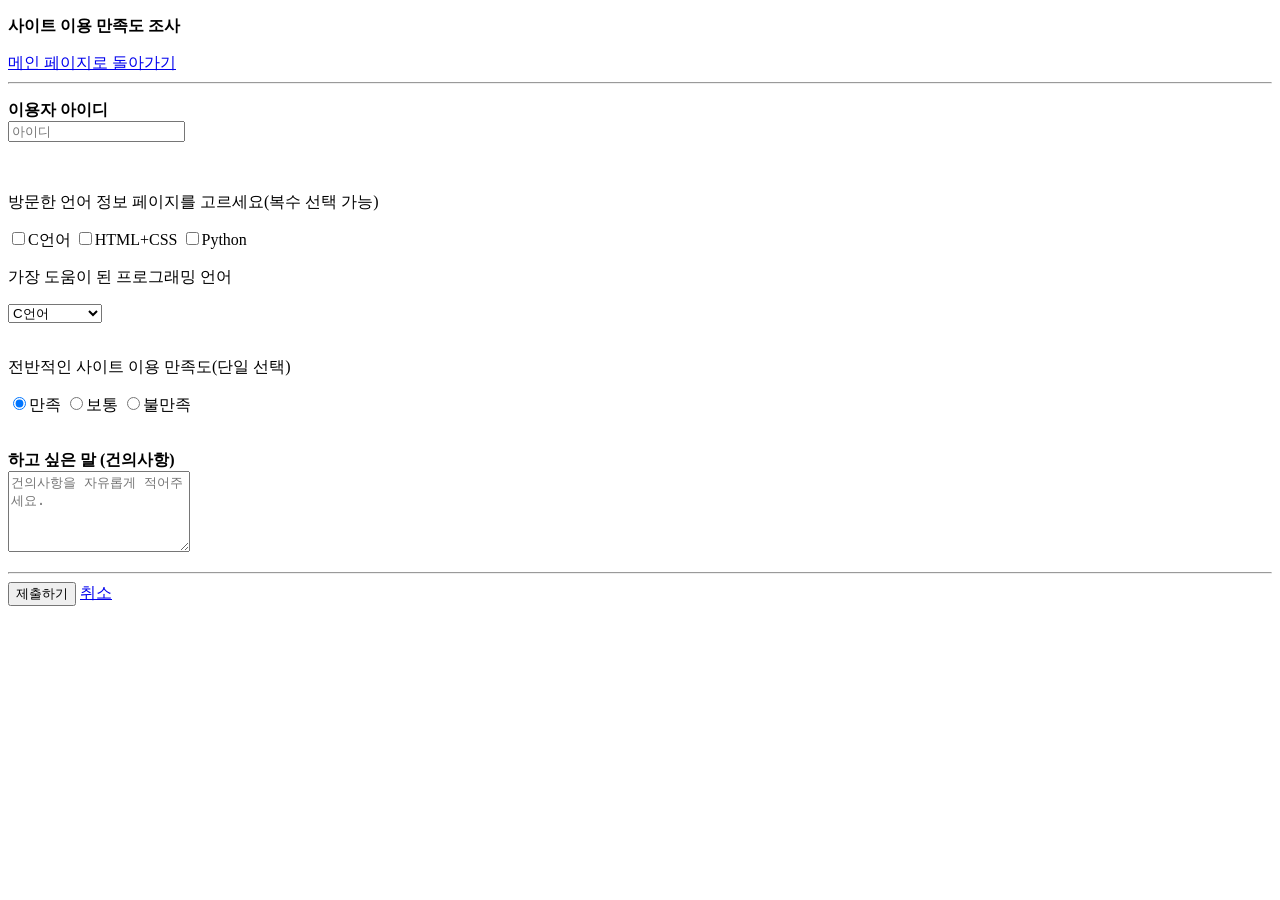
==== form.html @ 752f1bba "test" ====
<!DOCTYPE html>
<html lang="ko">
<head>
    <meta charset="UTF-8">
    <title>사이트 이용 만족도 조사</title>
    <link rel="stylesheet" href="./css/formpage.css">
</head>
<body>
    
    <div class="header-nav">
        <p class="logo"><b>사이트 이용 만족도 조사</b></p>
        <a href="./index.html" class="back-link">메인 페이지로 돌아가기</a>
    </div>

    <hr>
    
    <form action="./index.html">
        
        <p><b>이용자 아이디</b><br>
        <input type="text" placeholder="아이디"></p><br>

        <p>방문한 언어 정보 페이지를 고르세요(복수 선택 가능)</p>
        <label><input type="checkbox" name="visited" value="1">C언어</label>
        <label><input type="checkbox" name="visited" value="2">HTML+CSS</label>
        <label><input type="checkbox" name="visited" value="3">Python</label>

        <p>가장 도움이 된 프로그래밍 언어</p>
        <select>
            <option value="c">C언어</option>
            <option value="html">HTML+CSS</option>
            <option value="python">Python</option>
        </select>
        <br><br>

        <p>전반적인 사이트 이용 만족도(단일 선택)</p>
        <label><input type="radio" name="satisfaction" value="good" checked>만족</label>
        <label><input type="radio" name="satisfaction" value="normal">보통</label>
        <label><input type="radio" name="satisfaction" value="bad">불만족</label>
        <br><br>

        <p><b>하고 싶은 말 (건의사항)</b><br>
        <textarea rows="5" name="message" placeholder="건의사항을 자유롭게 적어주세요."></textarea></p>
        
        <hr>
        
        <div class="btn-group">
            <input type="submit" value="제출하기" class="btn-submit">
            <a href="./index.html" class="btn-cancel">취소</a>
        </div>

    </form>
</body>
</html>
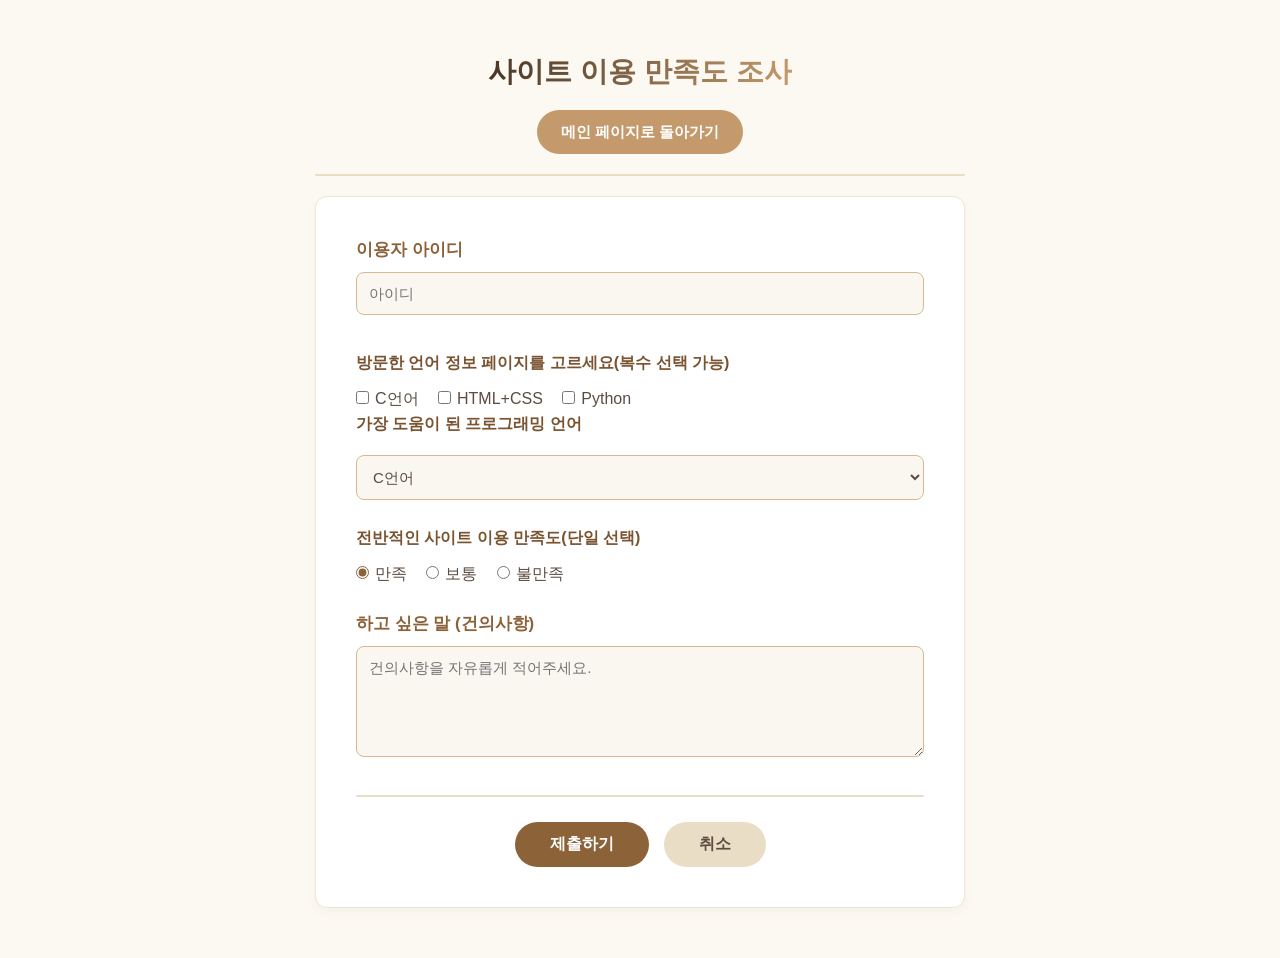
==== commit 7b843d0f: "test2" ====
--- a/form.html
+++ b/form.html
@@ -3,7 +3,7 @@
 <head>
     <meta charset="UTF-8">
     <title>사이트 이용 만족도 조사</title>
-    <link rel="stylesheet" href="./css/formpage.css">
+    <link rel="stylesheet" href="./CSS/formpage.css">
 </head>
 <body>
     
--- a/CSS/formpage.css
+++ b/CSS/formpage.css
@@ -0,0 +1,181 @@
+@charset "utf-8";
+
+/* 기본 설정 및 페이지 배경 (메인 테마 연동) */
+* {
+    margin: 0;
+    padding: 0;
+    box-sizing: border-box;
+}
+
+body {
+    font-family: '맑은 고딕', 'Malgun Gothic', sans-serif;
+    color: #4a3b32;
+    background-color: #fcf9f2;
+    line-height: 1.6;
+    padding: 50px 20px;
+}
+
+/* 상단 헤더 및 메인으로 돌아가기 버튼 */
+.header-nav {
+    text-align: center;
+    margin-bottom: 20px;
+}
+
+.logo {
+    font-size: 28px;
+    margin-bottom: 15px;
+}
+
+.logo b {
+    background: linear-gradient(to right, #4a3627, #c49a6c);
+    -webkit-background-clip: text;
+    background-clip: text;
+    color: transparent;
+    -webkit-text-fill-color: transparent;
+}
+
+.back-link {
+    display: inline-block;
+    background-color: #c49a6c;
+    color: #ffffff;
+    font-size: 15px;
+    font-weight: bold;
+    padding: 10px 24px;
+    border-radius: 30px;
+    text-decoration: none;
+    transition: background-color 0.3s ease;
+}
+
+.back-link:hover {
+    background-color: #a67c52;
+}
+
+/* 수평선 디자인= */
+hr {
+    border: 0;
+    height: 2px;
+    background-color: #eaddc5;
+    margin: 20px auto;
+    border-radius: 2px;
+    max-width: 650px;
+}
+
+form hr {
+    margin: 30px 0 25px 0;
+}
+
+/* 설문조사 폼 컨테이너 (카드 스타일) */
+form {
+    background-color: #ffffff;
+    border: 1px solid #f0e5d1;
+    border-radius: 12px;
+    padding: 40px;
+    max-width: 650px;
+    margin: 0 auto;
+    box-shadow: 0 4px 10px rgba(139, 98, 57, 0.05);
+}
+
+form p {
+    color: #7a5431;
+    font-weight: bold;
+    margin-bottom: 10px;
+}
+
+form p b {
+    color: #8c6239;
+    font-size: 1.05em;
+}
+
+/* 입력 필드 디자인 */
+input[type="text"],
+textarea,
+select {
+    width: 100%;
+    padding: 12px;
+    margin-top: 8px;
+    border: 1px solid #d8b894;
+    border-radius: 8px;
+    font-family: inherit;
+    font-size: 15px;
+    color: #5c4c42;
+    background-color: #faf6f0;
+    transition: border-color 0.3s, box-shadow 0.3s;
+}
+
+input[type="text"]:focus,
+textarea:focus,
+select:focus {
+    outline: none;
+    border-color: #8c6239;
+    background-color: #ffffff;
+    box-shadow: 0 0 6px rgba(140, 98, 57, 0.2);
+}
+
+textarea {
+    resize: vertical;
+}
+
+/* 체크박스, 라디오 버튼 및 라벨 */
+label {
+    color: #5c4c42;
+    margin-right: 15px;
+    cursor: pointer;
+}
+
+input[type="checkbox"],
+input[type="radio"] {
+    margin-right: 6px;
+    accent-color: #8c6239;
+    cursor: pointer;
+}
+
+br + br {
+    display: none; 
+}
+form > label:last-of-type, form > select, form > input[type="radio"]:last-of-type {
+    display: inline-block;
+    margin-bottom: 25px;
+}
+
+/* 제출 및 취소(a 태그) 버튼 디자인 */
+.btn-group {
+    display: flex;
+    gap: 15px;
+    justify-content: center; /* 버튼 가운데 정렬 */
+}
+
+.btn-submit,
+.btn-cancel {
+    display: inline-block;
+    padding: 12px 35px;
+    font-size: 16px;
+    font-weight: bold;
+    border: none;
+    border-radius: 30px;
+    cursor: pointer;
+    text-align: center;
+    text-decoration: none; 
+    transition: all 0.3s ease;
+    line-height: normal;
+}
+
+.btn-submit {
+    background-color: #8c6239;
+    color: white;
+}
+
+.btn-submit:hover {
+    background-color: #5c4033;
+    transform: translateY(-2px);
+}
+
+.btn-cancel {
+    background-color: #eaddc5;
+    color: #5c4c42;
+}
+
+.btn-cancel:hover {
+    background-color: #d8b894;
+    color: #4a3627;
+    transform: translateY(-2px);
+}
